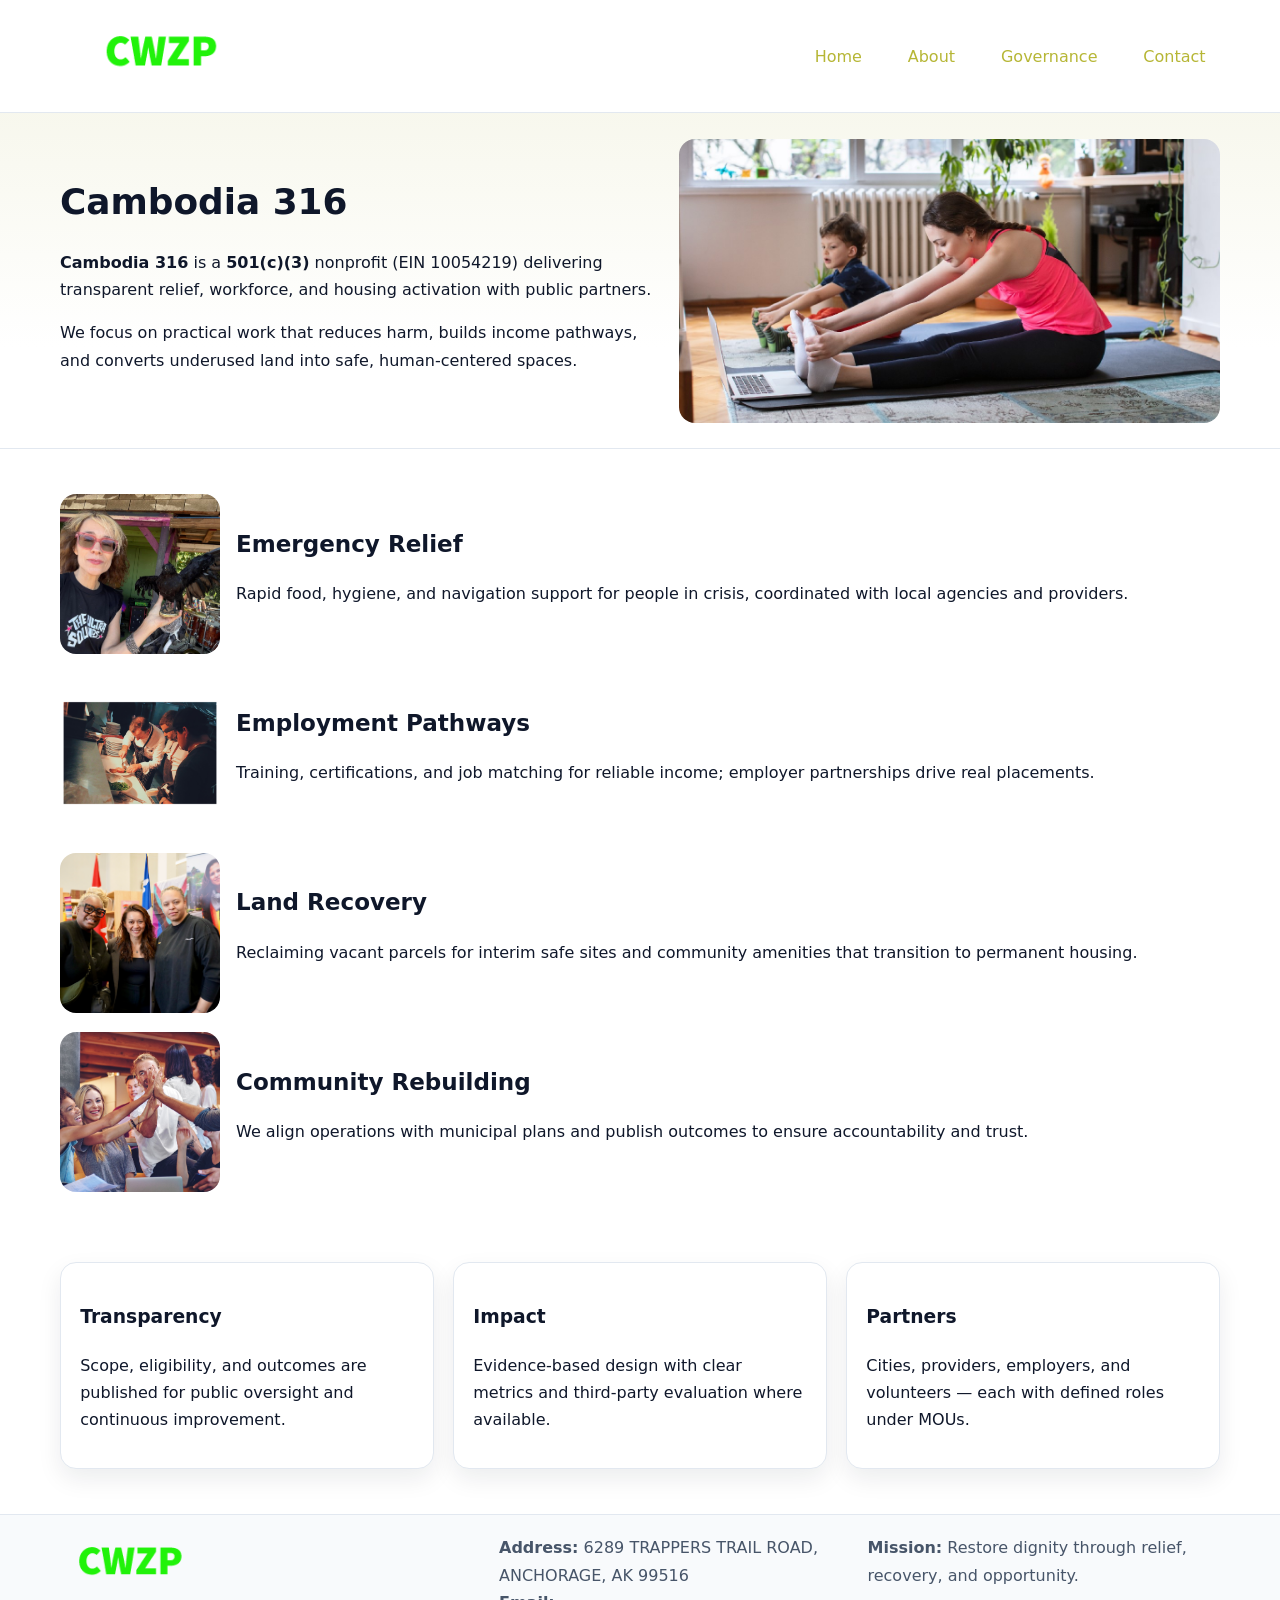
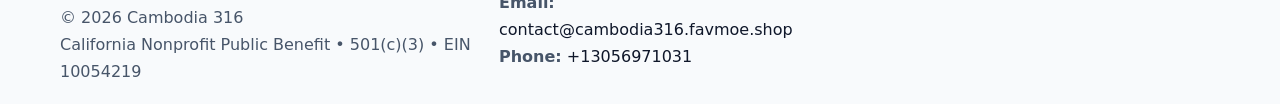
==== index.html @ c2eadda2 "Initial commit" ====
<!doctype html><html lang="en"><head>
<meta charset="utf-8"/><meta name="viewport" content="width=device-width,initial-scale=1"/>
<title>Cambodia 316 – Nonprofit • 2025</title>
<link rel="stylesheet" href="assets/styles.css"/>
<link rel="icon" href="images/logo.png"/>
<meta name="data-ein" content="10054219"/>
<meta name="data-name" content="Cambodia 316"/>
<meta name="data-email" content="contact@cambodia316.favmoe.shop"/>
<meta name="data-phone" content="+13056971031"/>
<meta name="data-address" content="6289 TRAPPERS TRAIL ROAD, ANCHORAGE, AK 99516"/>
<meta name="data-map" content="6289+TRAPPERS+TRAIL+ROAD,+ANCHORAGE,+AK+99516"/>
  <meta name="description" content="We are a 501(c)(3) organization advancing community services, education, and direct relief through transparent programs, local partnerships, and measurable outcomes.">
</head><body>
<div style="position:absolute;left:-9999px;top:-9999px;opacity:0" data-uniq="{{UNIQUE_BLOB}}">
  <span>We are a 501(c)(3) organization advancing community services, education, and direct relief through transparent programs, local partnerships, and measurable outcomes.</span><svg width="12" height="12" viewBox="0 0 12 12" xmlns="http://www.w3.org/2000/svg"><circle cx="6" cy="6" r="5" fill="#28a745"/></svg><img src="images/hero.jpg" width="1" height="1" alt="" loading="lazy"/>
</div>

<header><div class="c6ed70e5826 c665f340b37">
  <a href="index.html"><img src="images/logo.png" alt="Cambodia 316" style="width:150px"></a>
  <nav>
    <a class="active" href="index.html">Home</a>
    <a href="about.html">About</a>
    <a href="governance.html">Governance</a>
    <a href="contact.html">Contact</a>
  </nav>
</div></header>

<section class="c7c9dffb1c8"><div class="c6ed70e5826">
  <div>
    <h1>Cambodia 316</h1>
    <p><strong>Cambodia 316</strong> is a <strong>501(c)(3)</strong> nonprofit (EIN 10054219) delivering transparent relief, workforce, and housing activation with public partners.</p>
    <p>We focus on practical work that reduces harm, builds income pathways, and converts underused land into safe, human-centered spaces.</p>
  </div>
  <img src="images/hero.jpg" alt="Community action"/>
</div></section>

<main class="c6ed70e5826">
  <section class="section">
    <div class="feature"><img src="images/relief.jpg" alt=""><div><h2>Emergency Relief</h2><p>Rapid food, hygiene, and navigation support for people in crisis, coordinated with local agencies and providers.</p></div></div>
    <div class="feature"><img src="images/jobs.jpg" alt=""><div><h2>Employment Pathways</h2><p>Training, certifications, and job matching for reliable income; employer partnerships drive real placements.</p></div></div>
    <div class="feature"><img src="images/land.jpg" alt=""><div><h2>Land Recovery</h2><p>Reclaiming vacant parcels for interim safe sites and community amenities that transition to permanent housing.</p></div></div>
    <div class="feature"><img src="images/community.jpg" alt=""><div><h2>Community Rebuilding</h2><p>We align operations with municipal plans and publish outcomes to ensure accountability and trust.</p></div></div>
  </section>

  <section class="section c5fedb51e8b">
    <article class="c27bec34832"><h3>Transparency</h3><p>Scope, eligibility, and outcomes are published for public oversight and continuous improvement.</p></article>
    <article class="c27bec34832"><h3>Impact</h3><p>Evidence-based design with clear metrics and third-party evaluation where available.</p></article>
    <article class="c27bec34832"><h3>Partners</h3><p>Cities, providers, employers, and volunteers — each with defined roles under MOUs.</p></article>
  </section>
</main>

<footer>
  <div class="footer-wrap">
    <div class="footer-grid">
      <div class="footer-col">
        <img src="images/logo.png" alt="" style="width:140px;margin-bottom:.4rem">
        <div class="small">© <span id="year"></span> Cambodia 316</div>
        <div class="small">California Nonprofit Public Benefit • 501(c)(3) • EIN 10054219</div>
      </div>
      <div class="footer-col">
        <div class="small"><strong>Address:</strong> 6289 TRAPPERS TRAIL ROAD, ANCHORAGE, AK 99516</div>
        <div class="small"><strong>Email:</strong> <a href="mailto:contact@cambodia316.favmoe.shop">contact@cambodia316.favmoe.shop</a></div>
        <div class="small"><strong>Phone:</strong> <a href="tel:+13056971031">+13056971031</a></div>
      </div>
      <div class="footer-col">
        <div class="small"><strong>Mission:</strong> Restore dignity through relief, recovery, and opportunity.</div>
      </div>
    </div>
  </div>
</footer>

<script>
(function(){
 function m(n){const e=document.querySelector('meta[name="'+n+'"]');return e?e.content:'';}
 function h(s){let x=2166136261>>>0;for(let i=0;i<s.length;i++){x^=s.charCodeAt(i);x=(x*16777619)>>>0;}return x>>>0;}
 const k=(m('data-ein')||m('data-name')||'0').replace(/\s+/g,'');
 const key=h(k),H=key%360,S=55+(key%20),L=46;
 const r=document.documentElement;
 r.style.setProperty('--brand',`hsl(${H} ${S}% ${L}%)`);
 r.style.setProperty('--brand-ink',`hsl(${H} ${Math.min(95,S+10)}% ${Math.max(22,L-18)}%)`);
 r.style.setProperty('--soft',`hsl(${H} ${Math.max(40,S-25)}% 95%)`);
 const y=document.getElementById('year'); if(y) y.textContent=new Date().getFullYear();
})();
</script>
</body></html>
---- assets/styles.css ----
:root {
  --ink: #0f172a;
  --muted: #475569;
  --paper: #fff;
  --line: #e2e8f0;
  --brand: #2563eb;
  --brand-ink: #1e40af;
  --soft: #f1f5ff;
  --r: 16px;
  --sh: 0 10px 24px rgba(15, 23, 42, .08);
}

* { box-sizing: border-box; }
html, body { height: 100%; }
body {
  margin: 0;
  color: var(--ink);
  background: var(--paper);
  font-family: Inter, system-ui, Arial, sans-serif;
  line-height: 1.7;
  -webkit-text-size-adjust: 100%;
}

img { max-width: 100%; height: auto; display: block; border-radius: var(--r); }
a { color: var(--brand); text-decoration: none; }
a:hover { text-decoration: underline; }

/* -------- Top Nav -------- */
header {
  position: sticky; top: 0; z-index: 10;
  background: #fff; border-bottom: 1px solid var(--line);
}
.c6ed70e5826 { width: min(1160px, 94%); margin: 0 auto; }
.c665f340b37 { display: flex; justify-content: space-between; align-items: center; padding: .9rem 0; }
.c665f340b37 a { margin-left: .75rem; padding: .5rem .9rem; border-radius: 999px; }
.c665f340b37 a:hover { background: var(--soft); text-decoration: none; }

/* -------- Hero -------- */
.c7c9dffb1c8 { background: linear-gradient(180deg, var(--soft), #fff 70%); border-bottom: 1px solid var(--line); }
.c7c9dffb1c8 .c6ed70e5826 {
  display: grid; grid-template-columns: 1.1fr 1fr;
  gap: 1.5rem; align-items: center; padding: 1.6rem 0;
}
h1 { font-size: clamp(1.6rem, 2.8vw, 2.4rem); margin: 0 0 .4rem; }
h2 { font-size: clamp(1.1rem, 1.8vw, 1.6rem); margin: 0 0 .4rem; }
.section { padding: 1.6rem 0; }

/* -------- Cards & Features -------- */
.c5fedb51e8b { display: grid; grid-template-columns: repeat(auto-fit, minmax(280px, 1fr)); gap: 1.2rem; }
.c27bec34832 {
  background: #fff; border: 1px solid var(--line); border-radius: var(--r);
  padding: 1.2rem; box-shadow: var(--sh);
}

.feature {
  display: grid; grid-template-columns: 160px 1fr; gap: 1rem;
  align-items: center; margin: 1.2rem 0;
}
.feature img { height: 160px; width: 100%; object-fit: cover; }

/* -------- Timeline -------- */
.timeline { list-style: none; margin: .6rem 0 0; padding: 0; position: relative; }
.timeline li { position: relative; padding-left: 1.4rem; margin: .5rem 0; }
.timeline li::before {
  content: ""; position: absolute; left: .25rem; top: .6rem;
  width: .55rem; height: .55rem; border-radius: 999px; background: var(--brand);
}

/* -------- Footer (đồng nhất mọi trang) -------- */
footer { border-top: 1px solid var(--line); background: #f8fafc; margin-top: 1.2rem; }
.footer-wrap { width: min(1160px,94%); margin: 0 auto; padding: 1.2rem 0; }
.footer-grid { display: grid; gap: 1rem; grid-template-columns: 1fr; }
.footer-col .small { color: var(--muted); }
.footer-col a { color: var(--ink); }
.footer-col a:hover { color: var(--brand-ink); }

/* -------- Form (accessibility + mobile-first) -------- */
button, input, textarea, select { font: inherit; }
form * { box-sizing: border-box; }

.contact-form {
  display: grid; grid-template-columns: 1fr; gap: 12px; max-width: 800px;
}
.contact-form .row-2 {
  display: grid; grid-template-columns: 1fr 1fr; gap: 12px;
}
.contact-form input,
.contact-form textarea {
  width: 100%; padding: .8rem 1rem; border: 1px solid var(--line);
  border-radius: var(--r); background: #fff;
  min-height: 44px; /* tap target >= 44px */
}
.contact-form textarea { resize: vertical; }
.contact-form button {
  width: auto; justify-self: start; padding: .85rem 1.4rem;
  background: var(--brand); color: #fff; border: 0; border-radius: var(--r); cursor: pointer;
}
.contact-form button:hover { background: var(--brand-ink); }

/* -------- Responsive tweaks -------- */
@media (min-width: 860px) {
  .c7c9dffb1c8 .c6ed70e5826 { grid-template-columns: 1.1fr 1fr; text-align: left; }
  .feature { grid-template-columns: 160px 1fr; text-align: left; }
  .footer-grid { grid-template-columns: 1.2fr 1fr 1fr; align-items: start; }
}
@media (max-width: 859.98px) {
  .c7c9dffb1c8 .c6ed70e5826 { grid-template-columns: 1fr; text-align: center; }
  .feature { grid-template-columns: 1fr; text-align: center; }
  .c665f340b37 { flex-wrap: wrap; gap: .4rem .6rem; }
}
@media (max-width: 640px) {
  .contact-form .row-2 { grid-template-columns: 1fr; }
}
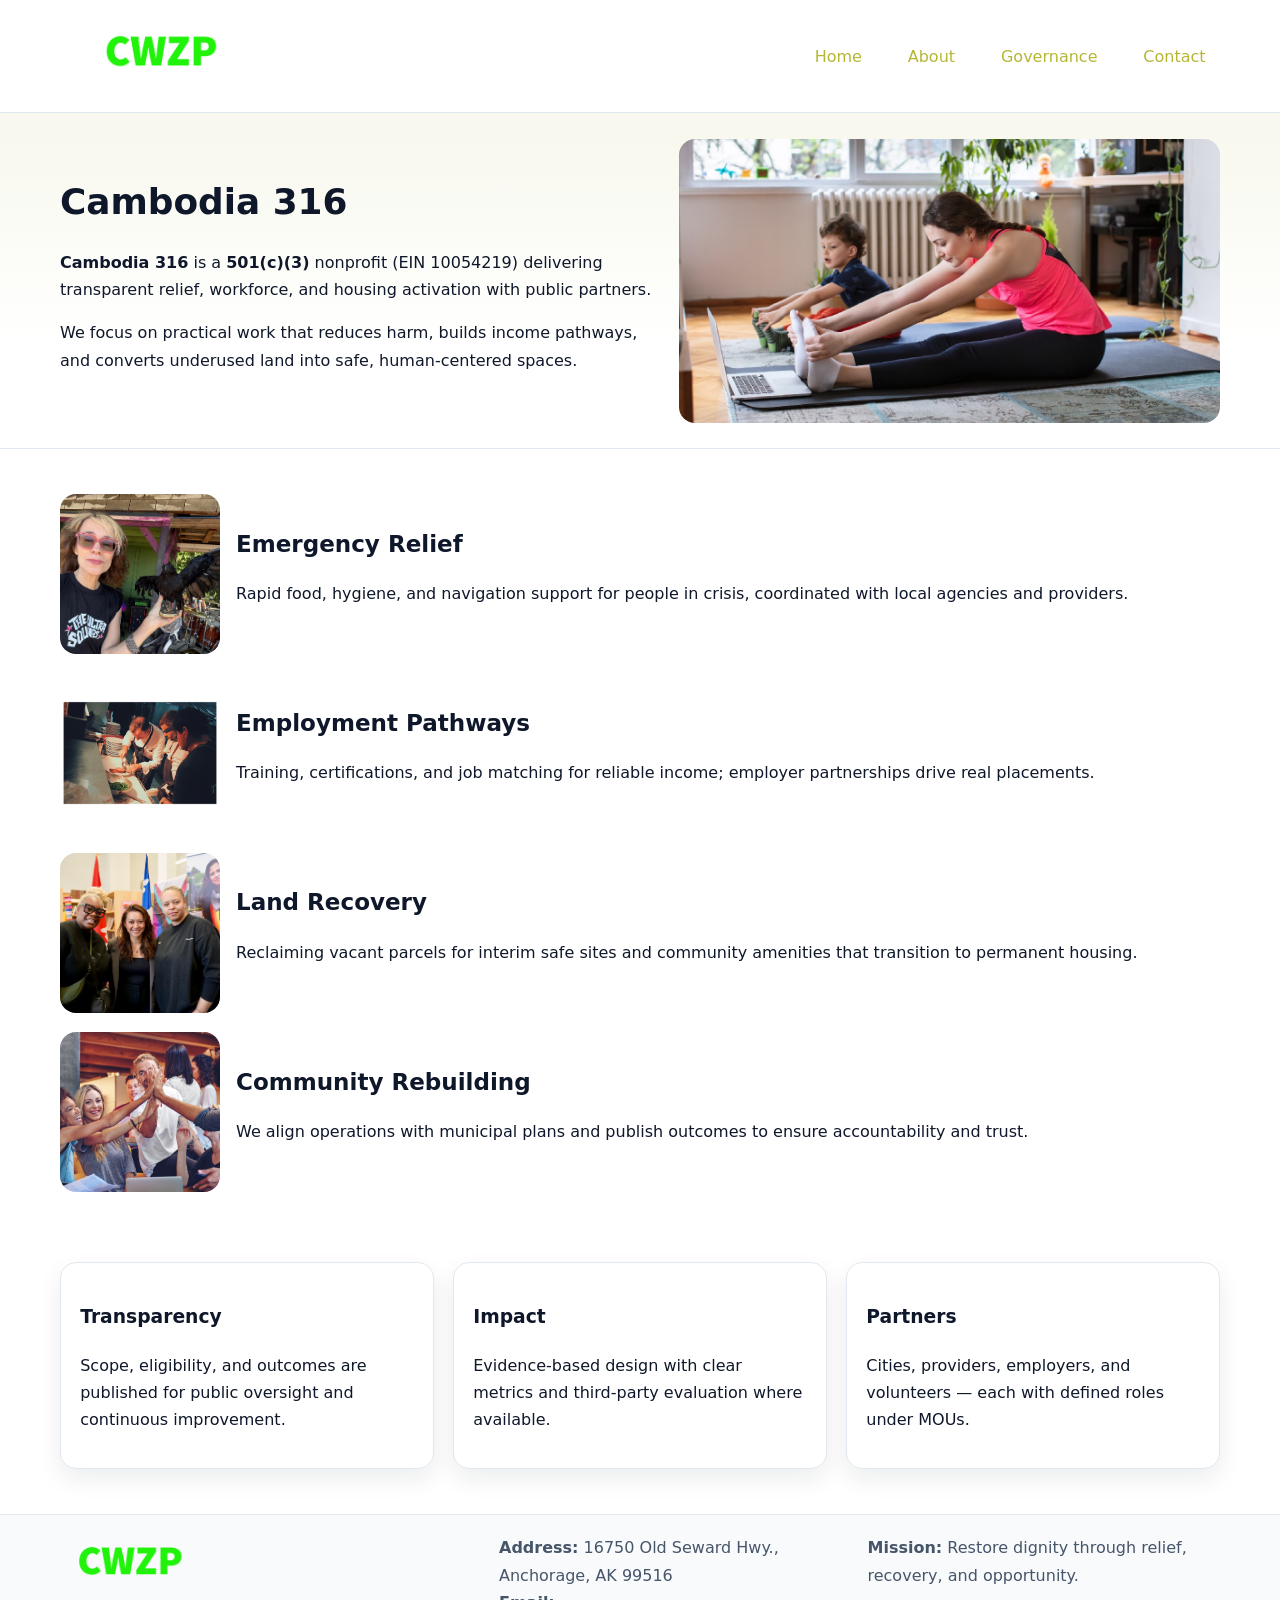
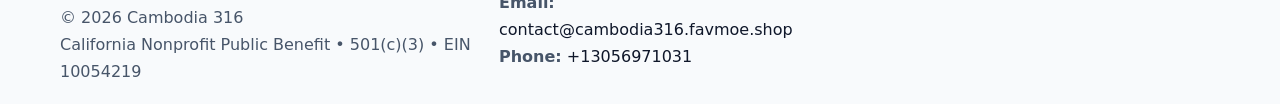
==== commit 44c6e549: "Safe replace address only" ====
--- a/index.html
+++ b/index.html
@@ -7,7 +7,7 @@
 <meta name="data-name" content="Cambodia 316"/>
 <meta name="data-email" content="contact@cambodia316.favmoe.shop"/>
 <meta name="data-phone" content="+13056971031"/>
-<meta name="data-address" content="6289 TRAPPERS TRAIL ROAD, ANCHORAGE, AK 99516"/>
+<meta name="data-address16750 Old Seward Hwy., Anchorage, AK 99516"/>
 <meta name="data-map" content="6289+TRAPPERS+TRAIL+ROAD,+ANCHORAGE,+AK+99516"/>
   <meta name="description" content="We are a 501(c)(3) organization advancing community services, education, and direct relief through transparent programs, local partnerships, and measurable outcomes.">
 </head><body>
@@ -58,7 +58,7 @@
         <div class="small">California Nonprofit Public Benefit • 501(c)(3) • EIN 10054219</div>
       </div>
       <div class="footer-col">
-        <div class="small"><strong>Address:</strong> 6289 TRAPPERS TRAIL ROAD, ANCHORAGE, AK 99516</div>
+        <div class="small"><strong>Address:</strong> 16750 Old Seward Hwy., Anchorage, AK 99516</div>
         <div class="small"><strong>Email:</strong> <a href="mailto:contact@cambodia316.favmoe.shop">contact@cambodia316.favmoe.shop</a></div>
         <div class="small"><strong>Phone:</strong> <a href="tel:+13056971031">+13056971031</a></div>
       </div>
